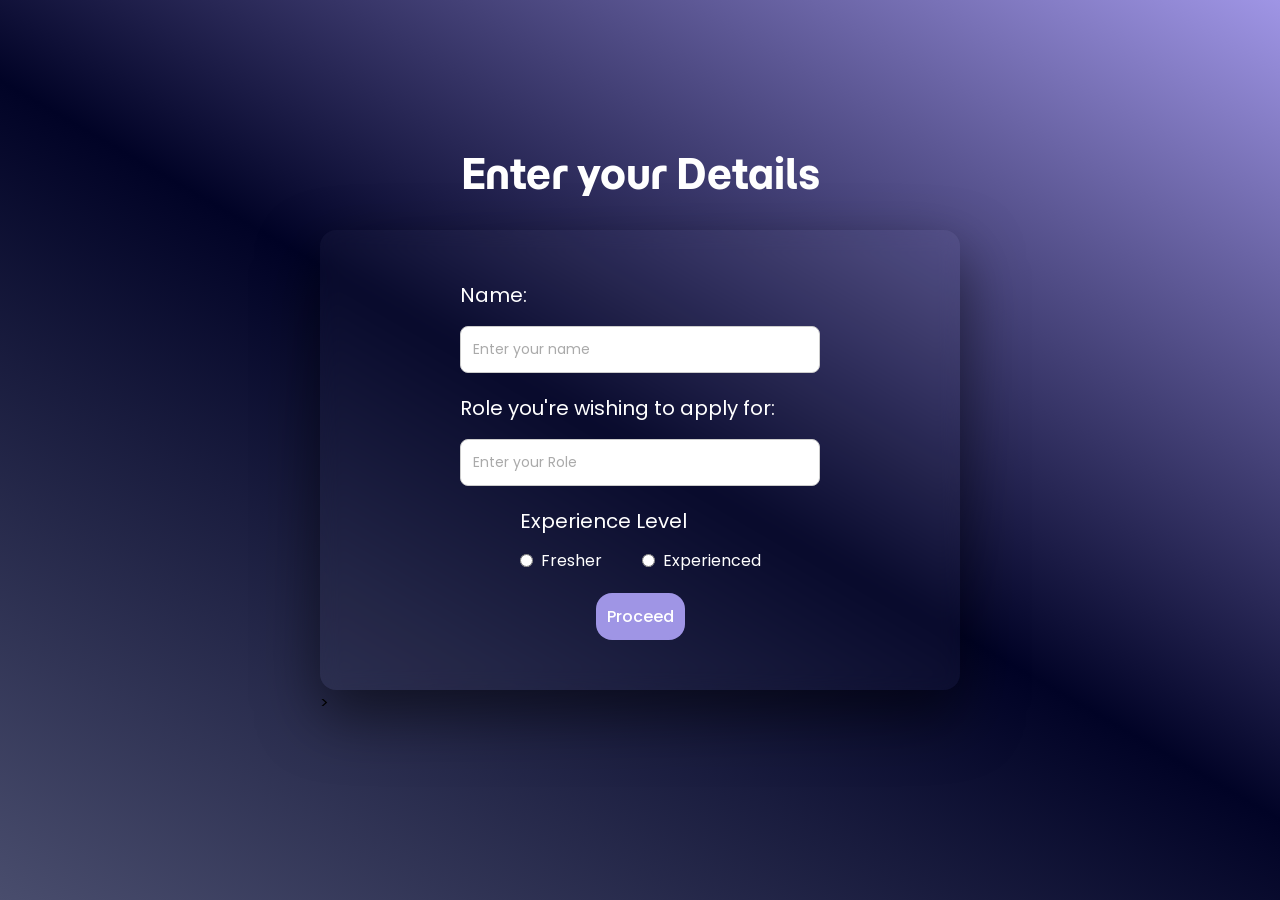
==== UI/index.html @ 2017171f "fix: cors allow_credentials + wildcard conflict, add cold-start UX" ====
<!DOCTYPE html>
<html lang="en">

<head>
    <meta charset="UTF-8">
    <meta name="viewport" content="width=device-width, initial-scale=1.0">
    <title>AI Interviwer</title>
    <link rel="stylesheet" href="index.css">
</head>

<body>
    <div class="maincont">
        <div class="head">
            Enter your Details
        </div>
        <!--White cardbox-->
        <div class="subcont">
            <!--name-->
            <div class="name ip">
                <div class="n">
                    <label for="name">Name:</label>
                </div>
                <div class="ni">
                    <input type="text" id="name" name="name" placeholder="Enter your name">
                </div>
            </div>
            <!--role-->
            <div class="role ip">
                <div class="r">
                    <label for="role">Role you're wishing to apply for:</label>
                </div>
                <div class="ri">
                    <input type="text" id="role" name="role" placeholder="Enter your Role">
                </div>
            </div>
            <div class="contexp">
                <div class="exp">
                    <label>Experience Level</label>
                    <div class="radio-group">
                        <label class="opt">
                            <input type="radio" name="exp" value="fresher">
                            Fresher
                        </label>

                        <label class="opt">
                            <input type="radio" name="exp" value="experienced">
                            Experienced
                        </label>

                    </div>
                </div>
            </div>


            <!--button-->
            <div class="btn" id="proceed-btn">Proceed</div>
        </div>
        <!--cardbox ends-->>
        <p class="typewriter">
            <span id="typing" class="typing">Preparing your interview experience…</span>
        </p>

    </div>
<script>
const API_BASE = "https://ai-interviewer-1-mqxc.onrender.com";

// ── Cold-start ping: warn user if server is sleeping ──
(async () => {
  try {
    const r = await fetch(`${API_BASE}/`, { method: "GET", signal: AbortSignal.timeout(6000) });
    // server awake — nothing to show
  } catch {
    const tw = document.getElementById("typing");
    if (tw) {
      tw.textContent = "⏳ Server is waking up (free tier). This may take ~50s on first load…";
      tw.style.color = "#f59e0b";
    }
  }
})();

document.getElementById("proceed-btn").addEventListener("click", async () => {

    const name = document.getElementById("name").value.trim();
    const role = document.getElementById("role").value.trim();
    const exp  = document.querySelector('input[name="exp"]:checked');

    if(!name || !role || !exp){
        alert("Please fill all fields");
        return;
    }

    const isFresher = exp.value === "fresher";

    // Show loading state on button
    const btn = document.getElementById("proceed-btn");
    const origText = btn.textContent;
    btn.textContent = "Starting…";
    btn.style.opacity = "0.6";
    btn.style.pointerEvents = "none";

    const tw = document.getElementById("typing");
    if (tw) {
      tw.textContent = "Connecting to server… (may take up to 60s if server just woke up)";
      tw.style.color = "#8fc9ff";
    }

    try{

        const res = await fetch(`${API_BASE}/startinterview`,{
            method:"POST",
            headers:{
                "Content-Type":"application/json"
            },
            body:JSON.stringify({
                name:name,
                role:role,  
                is_fresher:isFresher
            })
        });

        if (!res.ok) {
            throw new Error(`Server error: ${res.status}`);
        }

        const data = await res.json();

        // save session data
        localStorage.setItem("session_id",data.session_id);
        localStorage.setItem("candidate_name",name);
        localStorage.setItem("candidate_role",role);
        localStorage.setItem("greeting",data.greeting);

        // go to interview page
        window.location.href="mainpage.html";

    }
    catch(err){
        console.error(err);
        btn.textContent = origText;
        btn.style.opacity = "1";
        btn.style.pointerEvents = "auto";
        if (tw) {
          tw.textContent = "❌ Could not connect. The server may still be waking up — wait 30s and try again.";
          tw.style.color = "#f87171";
        }
    }

});
</script>
</body>

</html>
---- UI/index.css ----
@import url('https://fonts.googleapis.com/css2?family=Poppins:wght@300;400;500;600&display=swap');
@import url('https://fonts.googleapis.com/css2?family=Momo+Trust+Display&display=swap');

* {
    margin: 0;
    padding: 0;
    box-sizing: border-box;
    font-family: 'Poppins', sans-serif;
}

:root {
    --c1: #9f95e5;
    --c2: #494d6d;
    --c3: #010326;
    --c4: white;
    --c5: black;
}

body {
    margin: 0;
    min-height: 100vh;
    height: 100vh;
    display: flex;
    align-items: center;
    justify-content: center;
    background: linear-gradient(30deg, var(--c2), var(--c3), var(--c1));


}

.subcont {
    background: rgba(245, 245, 245, 0.03);
    backdrop-filter: blur(10px);
    width: 640px;
    height: 460px;
    padding: 30px;
    border-radius: 16px;
    box-shadow: 0 25px 60px rgba(0, 0, 0, 0.501);
    display: flex;
    flex-direction: column;
    justify-content: center;
    align-items: center;
    gap: 20px;
}


.head {
    display: flex;
    align-items: center;
    justify-content: center;
    font-size: 40px;
    color: var(--c4);
    margin-bottom: 30px;
    font-family: "Momo Trust Display", sans-serif;
    font-weight: 200;
    font-style: normal;
}


.ip {
    display: flex;
    flex-direction: column;
    gap: 16px;
}

label {
    font-size: 20px;
    color: var(--c4);
}

input {
    height: 47px;
    width: 360px;
    border-radius: 8px;
    border: 1px solid #ccc;
    padding: 0 12px;
    font-size: 14px;
    transition: 0.3s;
}

input:focus {
    outline: none;
    border-color: #ffffff;
    box-shadow: 2px 5px 10px rgba(255, 255, 255, 0.403);
}

input::placeholder {
    color: #aaa;
}

.typewriter {
    margin-top: 10px;
    font-size: 18px;
    color: #eaeaea;
    white-space: nowrap;
    display: flex;
    justify-content: center;
    align-items: center;
}

.typing {
    position: relative;
    display: inline-block;
    white-space: nowrap;
    overflow: hidden;
    width: 0;
    animation: typing 8s steps(38, end) infinite;

}

/* Cursor */
.typing::after {
    content: "";
    position: absolute;
    right: 0;
    top: 0;
    height: 100%;
    width: 3px;
    background: rgba(255, 255, 255, 0.7);
    animation: blink 0.8s step-end infinite;
}

.btn {
    border-radius: 16px;
    background-color: var(--c1);
    color: white;
    display: flex;
    align-items: center;
    justify-content: center;
    font-weight: 500;
    cursor: pointer;
    transition: all 0.35s ease;
    position: relative;
    overflow: hidden;
    padding: 11px;
}

.btn:hover {
    transform: translateY(-2px);
    box-shadow: 3px 3px 10px var(--c2);
}


.btn::before {
    content: "";
    position: absolute;
    inset: 0;
    background: linear-gradient(120deg,
            transparent,
            rgba(255, 255, 255, 0.35),
            transparent);
    transform: translateX(-100%);
}

.btn:hover::before {
    animation: shimmer 1.2s ease;
}

.opt {

    color: white;
    font-size: 16px;
    display: flex;
    align-items: center;
    gap: 8px;

}
.contexp{
    display: flex;
    align-items: center;
}
.radio-group {
    display: flex;
    gap: 40px;
    margin-top: 12px;
    padding: 0;

}

.exp {
    width: 100%;
    color: white;
}

input[type="radio"] {
    width: auto;
    height: auto;
    margin: 0;
    outline: none;
    box-shadow: none;

}


@keyframes shimmer {
    to {
        transform: translateX(100%);
    }
}



@keyframes typing {
    0% {
        width: 0ch;
    }

    35% {
        width: 38ch;
    }

    55% {
        width: 38ch;
    }

    75% {
        width: 0ch;
    }

    100% {
        width: 0ch;
    }
}

@keyframes blink {
    50% {
        border-color: transparent;
    }
}
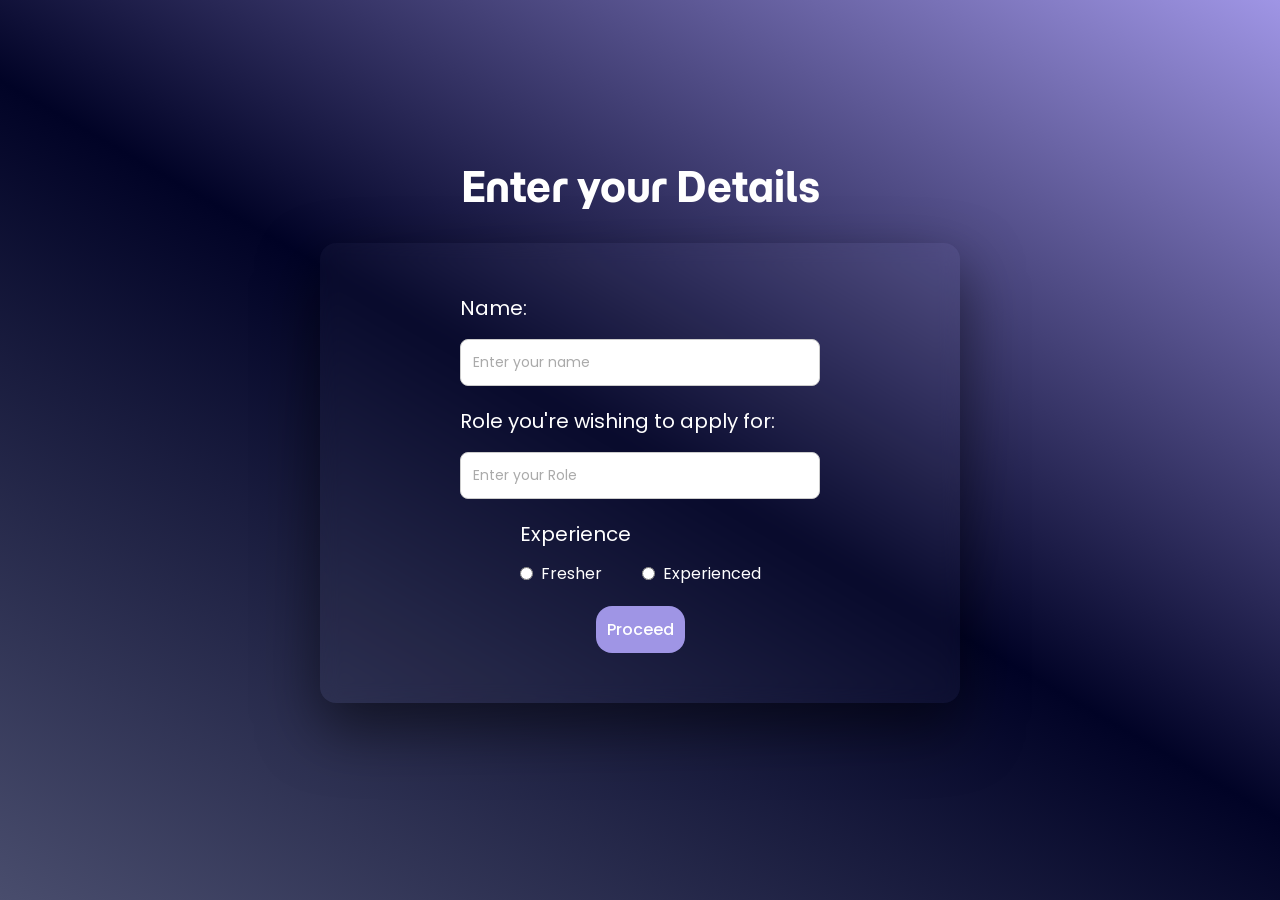
==== commit 70d10db8: "force vercel redeploy" ====
--- a/UI/index.html
+++ b/UI/index.html
@@ -35,7 +35,7 @@
             </div>
             <div class="contexp">
                 <div class="exp">
-                    <label>Experience Level</label>
+                    <label>Experience</label>
                     <div class="radio-group">
                         <label class="opt">
                             <input type="radio" name="exp" value="fresher">
@@ -55,28 +55,14 @@
             <!--button-->
             <div class="btn" id="proceed-btn">Proceed</div>
         </div>
-        <!--cardbox ends-->>
+        <!--cardbox ends-->
         <p class="typewriter">
             <span id="typing" class="typing">Preparing your interview experience…</span>
         </p>
 
     </div>
 <script>
-const API_BASE = "https://ai-interviewer-1-mqxc.onrender.com";
-
-// ── Cold-start ping: warn user if server is sleeping ──
-(async () => {
-  try {
-    const r = await fetch(`${API_BASE}/`, { method: "GET", signal: AbortSignal.timeout(6000) });
-    // server awake — nothing to show
-  } catch {
-    const tw = document.getElementById("typing");
-    if (tw) {
-      tw.textContent = "⏳ Server is waking up (free tier). This may take ~50s on first load…";
-      tw.style.color = "#f59e0b";
-    }
-  }
-})();
+const API_BASE = "https://ai-interviewer-1-mqxc.onrender.com"; //v2
 
 document.getElementById("proceed-btn").addEventListener("click", async () => {
 
@@ -89,20 +75,7 @@
         return;
     }
 
-    const isFresher = exp.value === "fresher";
-
-    // Show loading state on button
-    const btn = document.getElementById("proceed-btn");
-    const origText = btn.textContent;
-    btn.textContent = "Starting…";
-    btn.style.opacity = "0.6";
-    btn.style.pointerEvents = "none";
-
-    const tw = document.getElementById("typing");
-    if (tw) {
-      tw.textContent = "Connecting to server… (may take up to 60s if server just woke up)";
-      tw.style.color = "#8fc9ff";
-    }
+    const isFresher = exp.value === "fresher"; //fresherstatus
 
     try{
 
@@ -118,10 +91,6 @@
             })
         });
 
-        if (!res.ok) {
-            throw new Error(`Server error: ${res.status}`);
-        }
-
         const data = await res.json();
 
         // save session data
@@ -135,14 +104,8 @@
 
     }
     catch(err){
+        alert("Server not running");
         console.error(err);
-        btn.textContent = origText;
-        btn.style.opacity = "1";
-        btn.style.pointerEvents = "auto";
-        if (tw) {
-          tw.textContent = "❌ Could not connect. The server may still be waking up — wait 30s and try again.";
-          tw.style.color = "#f87171";
-        }
     }
 
 });
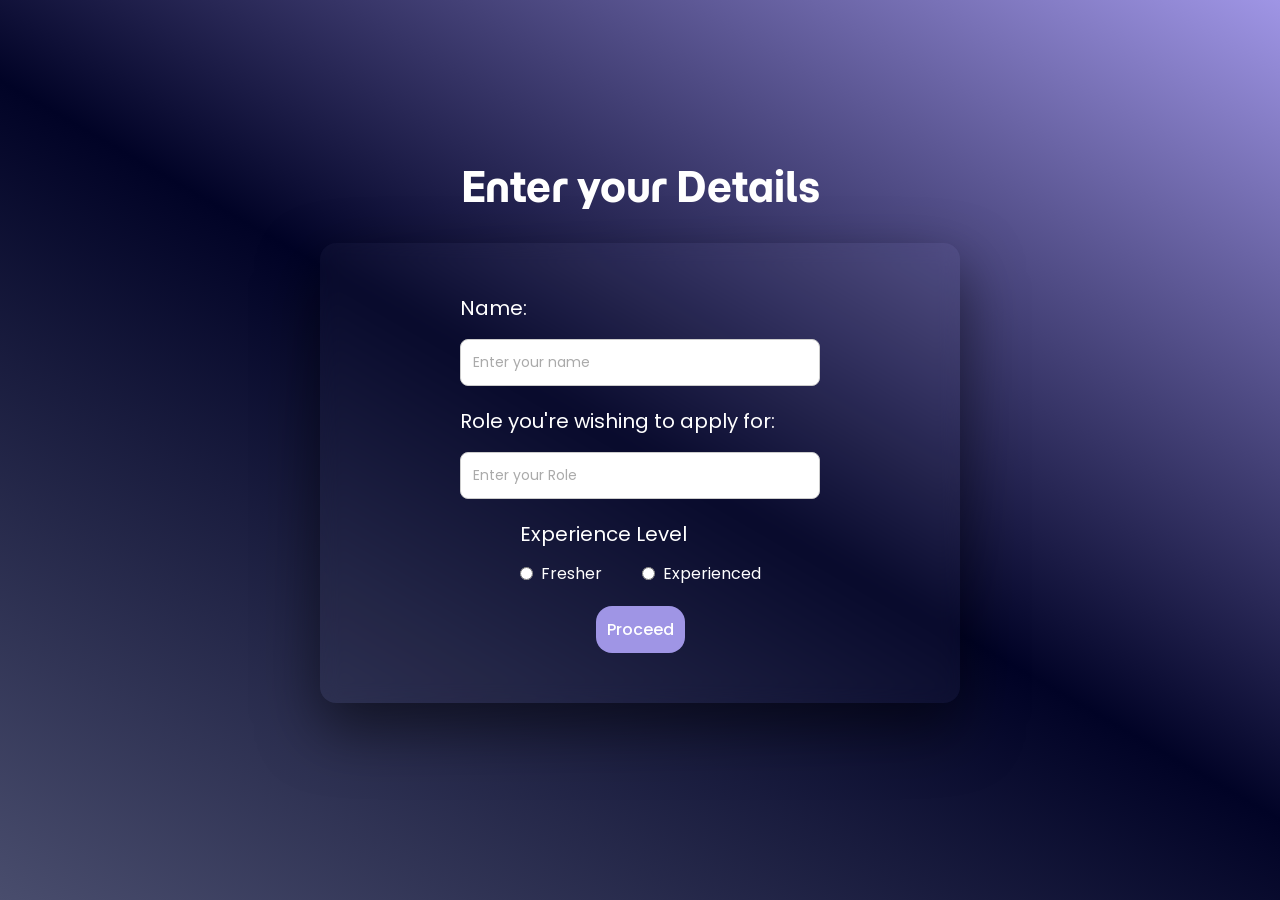
==== commit cc05defa: "changes in UI" ====
--- a/UI/index.html
+++ b/UI/index.html
@@ -13,103 +13,59 @@
         <div class="head">
             Enter your Details
         </div>
-        <!--White cardbox-->
         <div class="subcont">
-            <!--name-->
             <div class="name ip">
-                <div class="n">
-                    <label for="name">Name:</label>
-                </div>
-                <div class="ni">
-                    <input type="text" id="name" name="name" placeholder="Enter your name">
-                </div>
+                <div class="n"><label for="name">Name:</label></div>
+                <div class="ni"><input type="text" id="name" name="name" placeholder="Enter your name"></div>
             </div>
-            <!--role-->
             <div class="role ip">
-                <div class="r">
-                    <label for="role">Role you're wishing to apply for:</label>
-                </div>
-                <div class="ri">
-                    <input type="text" id="role" name="role" placeholder="Enter your Role">
-                </div>
+                <div class="r"><label for="role">Role you're wishing to apply for:</label></div>
+                <div class="ri"><input type="text" id="role" name="role" placeholder="Enter your Role"></div>
             </div>
             <div class="contexp">
                 <div class="exp">
-                    <label>Experience</label>
+                    <label>Experience Level</label>
                     <div class="radio-group">
-                        <label class="opt">
-                            <input type="radio" name="exp" value="fresher">
-                            Fresher
-                        </label>
-
-                        <label class="opt">
-                            <input type="radio" name="exp" value="experienced">
-                            Experienced
-                        </label>
-
+                        <label class="opt"><input type="radio" name="exp" value="fresher"> Fresher</label>
+                        <label class="opt"><input type="radio" name="exp" value="experienced"> Experienced</label>
                     </div>
                 </div>
             </div>
-
-
-            <!--button-->
             <div class="btn" id="proceed-btn">Proceed</div>
         </div>
-        <!--cardbox ends-->
         <p class="typewriter">
             <span id="typing" class="typing">Preparing your interview experience…</span>
         </p>
+    </div>
 
-    </div>
 <script>
-const API_BASE = "https://ai-interviewer-1-mqxc.onrender.com"; //v2
+const API_BASE = "https://ai-interviewer-1-mqxc.onrender.com"; // v2
 
-document.getElementById("proceed-btn").addEventListener("click", async () => {
+// Ping server immediately so it starts waking up in the background
+fetch(`${API_BASE}/`, { method: "GET" }).catch(() => {});
 
+document.getElementById("proceed-btn").addEventListener("click", () => {
     const name = document.getElementById("name").value.trim();
     const role = document.getElementById("role").value.trim();
     const exp  = document.querySelector('input[name="exp"]:checked');
 
-    if(!name || !role || !exp){
+    if (!name || !role || !exp) {
         alert("Please fill all fields");
         return;
     }
 
-    const isFresher = exp.value === "fresher"; //fresherstatus
+    // Clear old session so mainpage calls /startinterview fresh
+    localStorage.removeItem('session_id');
+    localStorage.removeItem('greeting');
 
-    try{
+    // Store form data — mainpage.html handles the server call
+    localStorage.setItem('candidate_name', name);
+    localStorage.setItem('candidate_role', role);
+    localStorage.setItem('is_fresher', exp.value === 'fresher' ? 'true' : 'false');
 
-        const res = await fetch(`${API_BASE}/startinterview`,{
-            method:"POST",
-            headers:{
-                "Content-Type":"application/json"
-            },
-            body:JSON.stringify({
-                name:name,
-                role:role,  
-                is_fresher:isFresher
-            })
-        });
-
-        const data = await res.json();
-
-        // save session data
-        localStorage.setItem("session_id",data.session_id);
-        localStorage.setItem("candidate_name",name);
-        localStorage.setItem("candidate_role",role);
-        localStorage.setItem("greeting",data.greeting);
-
-        // go to interview page
-        window.location.href="mainpage.html";
-
-    }
-    catch(err){
-        alert("Server not running");
-        console.error(err);
-    }
-
+    // Redirect immediately — skeleton screen handles the wait
+    window.location.href = "mainpage.html";
 });
 </script>
 </body>
-
-</html>+</html>
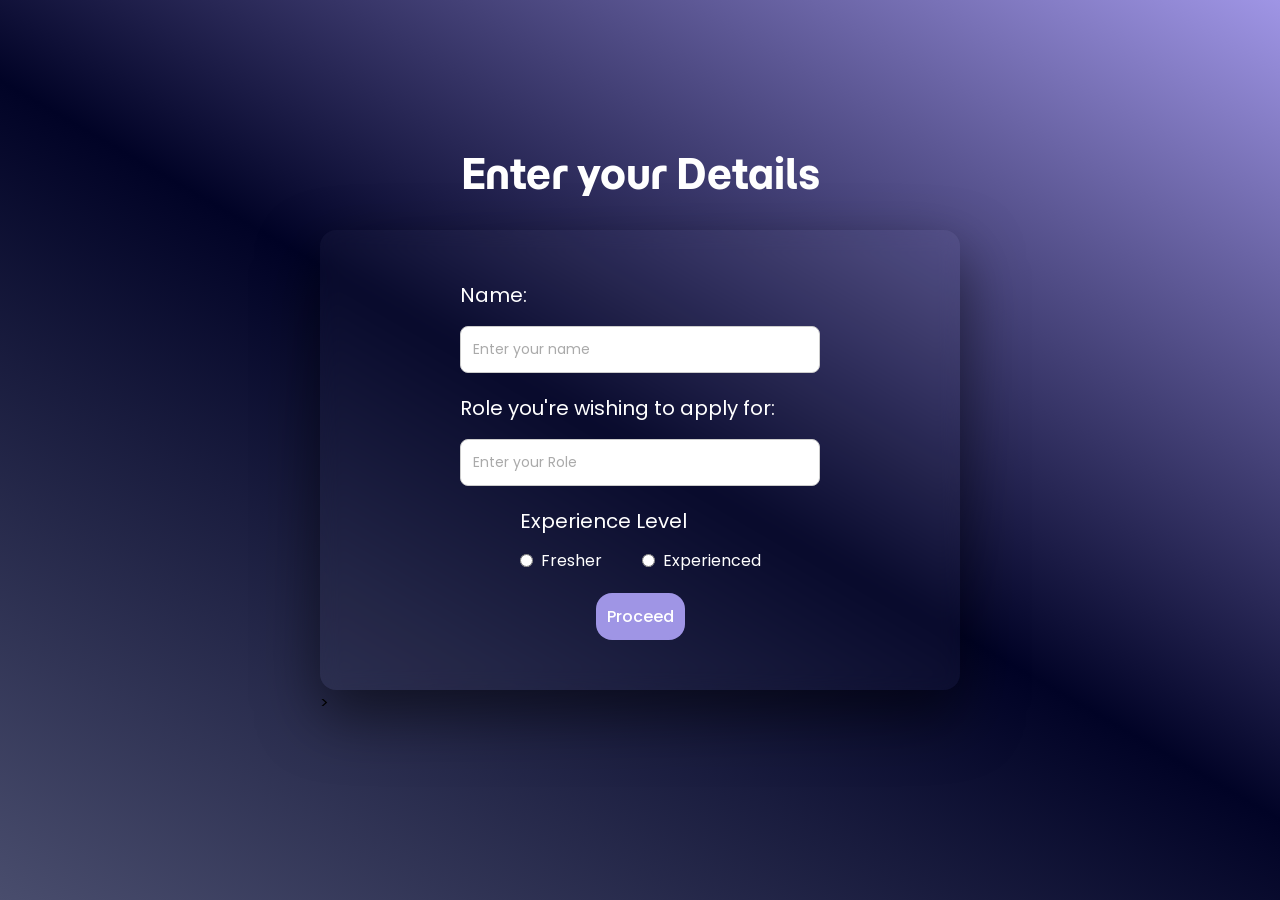
==== commit e8b3e735: "UI changes" ====
--- a/UI/index.html
+++ b/UI/index.html
@@ -13,59 +13,118 @@
         <div class="head">
             Enter your Details
         </div>
+        <!--White cardbox-->
         <div class="subcont">
+            <!--name-->
             <div class="name ip">
-                <div class="n"><label for="name">Name:</label></div>
-                <div class="ni"><input type="text" id="name" name="name" placeholder="Enter your name"></div>
+                <div class="n">
+                    <label for="name">Name:</label>
+                </div>
+                <div class="ni">
+                    <input type="text" id="name" name="name" placeholder="Enter your name">
+                </div>
             </div>
+            <!--role-->
             <div class="role ip">
-                <div class="r"><label for="role">Role you're wishing to apply for:</label></div>
-                <div class="ri"><input type="text" id="role" name="role" placeholder="Enter your Role"></div>
+                <div class="r">
+                    <label for="role">Role you're wishing to apply for:</label>
+                </div>
+                <div class="ri">
+                    <input type="text" id="role" name="role" placeholder="Enter your Role">
+                </div>
             </div>
             <div class="contexp">
                 <div class="exp">
                     <label>Experience Level</label>
                     <div class="radio-group">
-                        <label class="opt"><input type="radio" name="exp" value="fresher"> Fresher</label>
-                        <label class="opt"><input type="radio" name="exp" value="experienced"> Experienced</label>
+                        <label class="opt">
+                            <input type="radio" name="exp" value="fresher">
+                            Fresher
+                        </label>
+
+                        <label class="opt">
+                            <input type="radio" name="exp" value="experienced">
+                            Experienced
+                        </label>
+
                     </div>
                 </div>
             </div>
+
+
+            <!--button-->
             <div class="btn" id="proceed-btn">Proceed</div>
         </div>
+        <!--cardbox ends-->>
         <p class="typewriter">
             <span id="typing" class="typing">Preparing your interview experience…</span>
         </p>
+
     </div>
-
 <script>
 const API_BASE = "https://ai-interviewer-1-mqxc.onrender.com"; // v2
 
-// Ping server immediately so it starts waking up in the background
-fetch(`${API_BASE}/`, { method: "GET" }).catch(() => {});
+(async () => {
+  try {
+    await fetch(`${API_BASE}/`, { method: "GET", signal: AbortSignal.timeout(6000) });
+  } catch {
+    const tw = document.getElementById("typing");
+    if (tw) {
+      tw.textContent = "⏳ Server is waking up (~50s on first load)…";
+      tw.style.color = "#f59e0b";
+    }
+  }
+})();
 
-document.getElementById("proceed-btn").addEventListener("click", () => {
+document.getElementById("proceed-btn").addEventListener("click", async () => {
     const name = document.getElementById("name").value.trim();
     const role = document.getElementById("role").value.trim();
     const exp  = document.querySelector('input[name="exp"]:checked');
 
-    if (!name || !role || !exp) {
-        alert("Please fill all fields");
-        return;
+    if(!name || !role || !exp){ alert("Please fill all fields"); return; }
+
+    const isFresher = exp.value === "fresher";
+    const btn = document.getElementById("proceed-btn");
+    const origText = btn.textContent;
+    btn.textContent = "Starting…";
+    btn.style.opacity = "0.6";
+    btn.style.pointerEvents = "none";
+
+    const tw = document.getElementById("typing");
+    if (tw) {
+      tw.textContent = "Connecting… (may take ~60s if server just woke up)";
+      tw.style.color = "#8fc9ff";
     }
 
-    // Clear old session so mainpage calls /startinterview fresh
-    localStorage.removeItem('session_id');
-    localStorage.removeItem('greeting');
+    try {
+        const res = await fetch(`${API_BASE}/startinterview`, {
+            method: "POST",
+            headers: { "Content-Type": "application/json" },
+            body: JSON.stringify({ name, role, is_fresher: isFresher })
+        });
 
-    // Store form data — mainpage.html handles the server call
-    localStorage.setItem('candidate_name', name);
-    localStorage.setItem('candidate_role', role);
-    localStorage.setItem('is_fresher', exp.value === 'fresher' ? 'true' : 'false');
+        if (!res.ok) throw new Error(`Server error: ${res.status}`);
+        const data = await res.json();
 
-    // Redirect immediately — skeleton screen handles the wait
-    window.location.href = "mainpage.html";
+        localStorage.setItem("session_id", data.session_id);
+        localStorage.setItem("candidate_name", name);
+        localStorage.setItem("candidate_role", role);
+        localStorage.setItem("greeting", data.greeting);
+
+        window.location.href = "mainpage.html";
+
+    } catch(err) {
+        console.error(err);
+        btn.textContent = origText;
+        btn.style.opacity = "1";
+        btn.style.pointerEvents = "auto";
+        if (tw) {
+          tw.textContent = "❌ Could not connect. Wait 30s and try again.";
+          tw.style.color = "#f87171";
+        }
+    }
 });
 </script>
 </body>
-</html>
+
+</html>
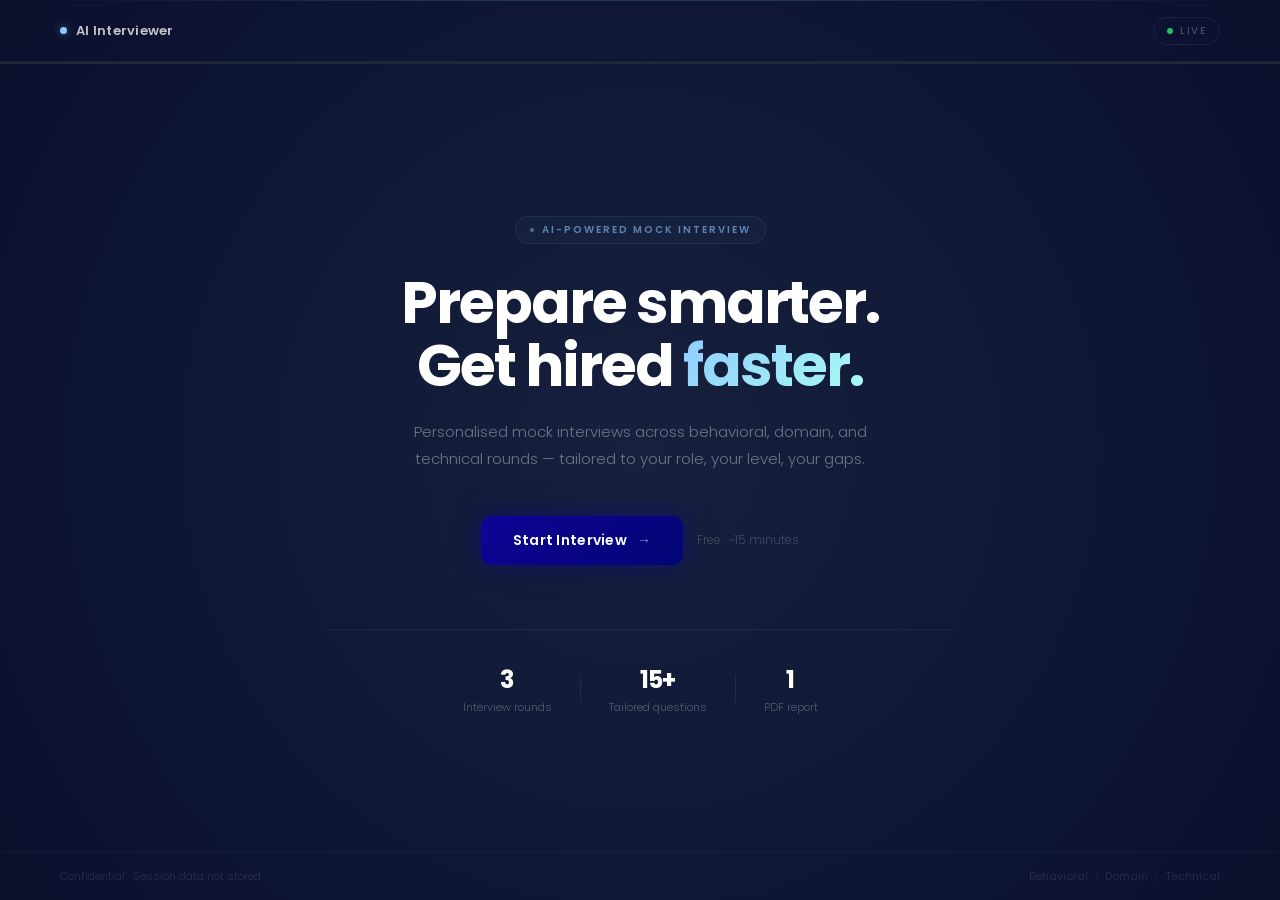
==== commit 6d6fed10: "Changed Landing Page" ====
--- a/UI/index.html
+++ b/UI/index.html
@@ -1,130 +1,486 @@
 <!DOCTYPE html>
 <html lang="en">
-
 <head>
-    <meta charset="UTF-8">
-    <meta name="viewport" content="width=device-width, initial-scale=1.0">
-    <title>AI Interviwer</title>
-    <link rel="stylesheet" href="index.css">
+<meta charset="UTF-8"/>
+<meta name="viewport" content="width=device-width, initial-scale=1.0"/>
+<title>AI Interviewer</title>
+<link href="https://fonts.googleapis.com/css2?family=Poppins:wght@300;400;500;600;700&display=swap" rel="stylesheet"/>
+<style>
+:root {
+  --c7:#100396; --c9:#010574; --c10:#8fc9ff;
+}
+
+*, *::before, *::after { box-sizing: border-box; margin: 0; padding: 0; }
+html, body { height: 100%; }
+
+body {
+  font-family: 'Poppins', sans-serif;
+  background: #050508;
+  color: #fff;
+  min-height: 100vh;
+  display: flex; flex-direction: column;
+}
+
+/* mainpage radial */
+body::before {
+  content: '';
+  position: fixed; inset: 0; z-index: 0; pointer-events: none;
+  background: radial-gradient(circle at center, #16213E 0%, #0A0F2C 100%);
+}
+
+/* top hairline */
+body::after {
+  content: '';
+  position: fixed; top: 0; left: 0; right: 0; height: 1px; z-index: 2; pointer-events: none;
+  background: linear-gradient(to right, transparent, rgba(143,201,255,0.18) 40%, rgba(143,201,255,0.18) 60%, transparent);
+}
+
+/* ── NAV ── */
+nav {
+  position: relative; z-index: 10; flex-shrink: 0;
+  display: flex; align-items: center; justify-content: space-between;
+  padding: 0 60px; height: 62px;
+  border-bottom: 1px solid rgba(255,255,255,0.05);
+}
+.logo {
+  display: flex; align-items: center; gap: 9px;
+  font-size: 13px; font-weight: 600; letter-spacing: 0.02em;
+  color: rgba(255,255,255,0.75);
+}
+.logo-pip {
+  width: 7px; height: 7px; border-radius: 50%;
+  background: var(--c10);
+  box-shadow: 0 0 10px rgba(143,201,255,0.5);
+}
+.live {
+  display: flex; align-items: center; gap: 7px;
+  font-size: 10px; font-weight: 500; letter-spacing: 0.14em; text-transform: uppercase;
+  color: rgba(255,255,255,0.25);
+  border: 1px solid rgba(255,255,255,0.07);
+  padding: 5px 13px; border-radius: 100px;
+}
+.live-dot {
+  width: 6px; height: 6px; border-radius: 50%; background: #22c55e;
+  animation: blink 2s ease-in-out infinite;
+}
+@keyframes blink { 0%,100%{opacity:1;} 50%{opacity:.3;} }
+
+/* ── PROGRESS ── */
+.pbar-wrap { flex-shrink: 0; position: relative; z-index: 1; height: 2px; background: #1e293b; }
+.pbar-fill {
+  height: 100%; width: 0%;
+  background: linear-gradient(to right, var(--c7), var(--c10));
+  box-shadow: 0 0 10px rgba(143,201,255,0.35);
+  transition: width .5s cubic-bezier(.4,0,.2,1);
+}
+
+/* ── MAIN ── */
+main {
+  position: relative; z-index: 1;
+  flex: 1; display: flex; flex-direction: column;
+  align-items: center; justify-content: center;
+}
+
+/* ── HERO ── */
+#s0 {
+  display: none; flex-direction: column;
+  align-items: center; text-align: center;
+  padding: 80px 24px 64px;
+  max-width: 680px; width: 100%;
+  animation: rise .6s cubic-bezier(.16,1,.3,1) both;
+}
+#s0.on { display: flex; }
+@keyframes rise { from{opacity:0;transform:translateY(22px);} to{opacity:1;transform:none;} }
+
+/* eyebrow */
+.eyebrow {
+  display: inline-flex; align-items: center; gap: 8px;
+  font-size: 10px; font-weight: 600; letter-spacing: 0.2em; text-transform: uppercase;
+  color: var(--c10); opacity: .6;
+  border: 1px solid rgba(143,201,255,0.15);
+  background: rgba(143,201,255,0.05);
+  padding: 5px 14px; border-radius: 100px;
+  margin-bottom: 28px;
+}
+.eyebrow-dot { width: 4px; height: 4px; border-radius: 50%; background: var(--c10); opacity: .8; }
+
+/* headline */
+.hero-h {
+  font-size: clamp(34px, 5vw, 58px);
+  font-weight: 700; letter-spacing: -0.035em; line-height: 1.08;
+  margin-bottom: 20px;
+}
+.hero-h em {
+  font-style: normal;
+  background: linear-gradient(135deg, var(--c10) 0%, #a9fff2 100%);
+  -webkit-background-clip: text; -webkit-text-fill-color: transparent;
+  background-clip: text;
+}
+
+/* sub */
+.hero-sub {
+  font-size: 15px; font-weight: 300; line-height: 1.8;
+  color: rgba(255,255,255,0.38);
+  max-width: 480px; margin: 0 auto 44px;
+}
+
+/* cta */
+.hero-cta { display: flex; align-items: center; justify-content: center; gap: 14px; margin-bottom: 64px; flex-wrap: wrap; }
+
+.btn-start {
+  padding: 14px 32px;
+  background: linear-gradient(135deg, var(--c7), var(--c9));
+  border: none; border-radius: 10px;
+  font-family: 'Poppins', sans-serif; font-size: 14px; font-weight: 600;
+  color: #fff; letter-spacing: 0.02em; cursor: pointer;
+  display: flex; align-items: center; gap: 10px;
+  box-shadow: 0 0 28px rgba(16,3,150,0.5);
+  transition: opacity .2s, transform .15s, box-shadow .2s;
+}
+.btn-start:hover { opacity: .87; transform: translateY(-2px); box-shadow: 0 8px 40px rgba(16,3,150,0.65); }
+.btn-start:active { transform: translateY(0); }
+.btn-start .arr { opacity: .55; transition: transform .2s, opacity .2s; }
+.btn-start:hover .arr { transform: translateX(4px); opacity: 1; }
+
+.cta-note { font-size: 12px; font-weight: 300; color: rgba(255,255,255,0.2); }
+
+/* stats */
+.stats {
+  display: flex; align-items: center; justify-content: center; gap: 28px;
+  padding-top: 32px; border-top: 1px solid rgba(255,255,255,0.05);
+  width: 100%;
+}
+.stat { display: flex; flex-direction: column; align-items: center; gap: 2px; }
+.stat-n { font-size: 24px; font-weight: 700; letter-spacing: -0.03em; }
+.stat-l { font-size: 11px; font-weight: 300; color: rgba(255,255,255,0.28); }
+.stat-sep { width: 1px; height: 28px; background: rgba(255,255,255,0.07); }
+
+/* ── QUESTION SCREENS ── */
+.qscreen {
+  display: none; flex-direction: column;
+  align-items: center; justify-content: center;
+  width: 100%; padding: 40px 24px 60px;
+  flex: 1;
+}
+.qscreen.on {
+  display: flex;
+  animation: rise .38s cubic-bezier(.16,1,.3,1) both;
+}
+
+.q-wrap { width: 100%; max-width: 520px; }
+
+.q-label {
+  font-size: 10px; font-weight: 600; letter-spacing: 0.22em; text-transform: uppercase;
+  color: var(--c10); opacity: .55; margin-bottom: 16px;
+  display: flex; align-items: center; gap: 10px;
+}
+.q-label::before { content: ''; display: block; width: 20px; height: 1px; background: var(--c10); opacity: .4; }
+
+.q-h {
+  font-size: clamp(26px, 4vw, 38px); font-weight: 600;
+  letter-spacing: -0.025em; line-height: 1.18; margin-bottom: 10px;
+}
+.q-hint {
+  font-size: 13px; font-weight: 300; color: rgba(255,255,255,0.38);
+  margin-bottom: 38px; line-height: 1.7;
+}
+
+/* underline input */
+.line-in {
+  background: transparent; border: none;
+  border-bottom: 1.5px solid rgba(255,255,255,0.1);
+  border-radius: 0; padding: 12px 0;
+  font-family: 'Poppins', sans-serif; font-size: 20px; font-weight: 400;
+  color: #fff; outline: none; width: 100%;
+  transition: border-color .25s; caret-color: var(--c10);
+}
+.line-in::placeholder { color: rgba(255,255,255,0.1); font-weight: 300; }
+.line-in:focus { border-bottom-color: var(--c10); }
+
+/* exp tiles */
+.exp-grid { display: grid; grid-template-columns: 1fr 1fr; gap: 12px; }
+.exp-opt { position: relative; }
+.exp-opt input[type=radio] { position: absolute; opacity: 0; width: 0; height: 0; }
+.exp-opt label {
+  display: flex; flex-direction: column; gap: 6px;
+  padding: 20px; border-radius: 12px;
+  border: 1px solid rgba(255,255,255,0.08);
+  background: rgba(255,255,255,0.04);
+  cursor: pointer; user-select: none; transition: all .2s;
+}
+.exp-opt label .en { font-size: 15px; font-weight: 500; color: rgba(255,255,255,0.45); transition: color .2s; }
+.exp-opt label .ed { font-size: 12px; font-weight: 300; color: rgba(255,255,255,0.22); line-height: 1.5; transition: color .2s; }
+.exp-opt input:checked + label { border-color: rgba(143,201,255,0.3); background: rgba(16,3,150,0.25); box-shadow: 0 0 22px rgba(16,3,150,0.18) inset; }
+.exp-opt input:checked + label .en { color: var(--c10); }
+.exp-opt input:checked + label .ed { color: rgba(143,201,255,0.4); }
+.exp-opt label:hover { border-color: rgba(255,255,255,0.14); }
+.exp-opt label:hover .en { color: rgba(255,255,255,0.72); }
+
+/* actions */
+.act-row { margin-top: 40px; display: flex; align-items: center; gap: 16px; }
+.btn-q {
+  padding: 12px 28px;
+  background: linear-gradient(135deg, var(--c7), var(--c9));
+  border: none; border-radius: 10px;
+  font-family: 'Poppins', sans-serif; font-size: 14px; font-weight: 600;
+  color: #fff; letter-spacing: 0.02em; cursor: pointer;
+  display: flex; align-items: center; gap: 8px;
+  box-shadow: 0 0 22px rgba(16,3,150,0.4);
+  transition: opacity .2s, transform .15s, box-shadow .2s;
+}
+.btn-q:hover:not(:disabled) { opacity: .87; transform: translateY(-2px); box-shadow: 0 6px 32px rgba(16,3,150,0.6); }
+.btn-q:active:not(:disabled) { transform: translateY(0); }
+.btn-q:disabled { opacity: .3; cursor: not-allowed; }
+.btn-q .arr { opacity: .55; transition: transform .2s, opacity .2s; }
+.btn-q:hover:not(:disabled) .arr { transform: translateX(4px); opacity: 1; }
+
+.spin {
+  width: 13px; height: 13px;
+  border: 1.5px solid rgba(255,255,255,.2); border-top-color: #fff;
+  border-radius: 50%; animation: spin .7s linear infinite; display: none;
+}
+@keyframes spin { to{transform:rotate(360deg);} }
+.btn-q.loading .spin { display: block; }
+.btn-q.loading .arr  { display: none; }
+
+.hint { font-size: 11px; font-weight: 300; color: rgba(255,255,255,0.18); }
+
+.status {
+  margin-top: 12px; font-size: 11px; font-weight: 300;
+  color: rgba(255,255,255,0.2); min-height: 16px; transition: color .3s;
+}
+.status.err  { color: #f87171; }
+.status.info { color: var(--c10); }
+
+/* ── FOOTER ── */
+footer {
+  position: relative; z-index: 1; flex-shrink: 0;
+  padding: 15px 60px;
+  border-top: 1px solid rgba(255,255,255,0.04);
+  display: flex; align-items: center; justify-content: space-between;
+}
+.f-note { font-size: 11px; font-weight: 300; color: rgba(255,255,255,0.12); }
+.f-rounds { display: flex; align-items: center; gap: 6px; font-size: 11px; color: rgba(255,255,255,0.1); }
+.f-sep { color: rgba(255,255,255,0.06); }
+
+/* ── RESPONSIVE ── */
+@media (max-width: 600px) {
+  nav { padding: 0 24px; }
+  footer { padding: 14px 24px; .f-rounds { display: none; } }
+  #s0 { padding: 60px 24px 48px; }
+  .hero-sub { font-size: 14px; }
+  .stats { gap: 16px; }
+  .stat-n { font-size: 20px; }
+  .exp-grid { grid-template-columns: 1fr; }
+  .q-h { font-size: 26px; }
+  .qscreen { padding: 32px 24px 48px; }
+}
+@media (max-width: 380px) {
+  .hero-h { font-size: 30px; }
+  .hero-cta { flex-direction: column; align-items: center; }
+}
+</style>
 </head>
-
 <body>
-    <div class="maincont">
-        <div class="head">
-            Enter your Details
+
+<nav>
+  <div class="logo">
+    <span class="logo-pip"></span>
+    AI Interviewer
+  </div>
+  <div class="live">
+    <span class="live-dot"></span>
+    Live
+  </div>
+</nav>
+
+<div class="pbar-wrap">
+  <div class="pbar-fill" id="pbar"></div>
+</div>
+
+<main>
+
+  <!-- ── HERO ── -->
+  <div id="s0" class="on">
+    <div class="eyebrow">
+      <span class="eyebrow-dot"></span>
+      AI-powered mock interview
+    </div>
+
+    <h1 class="hero-h">
+      Prepare smarter.<br>Get hired <em>faster.</em>
+    </h1>
+
+    <p class="hero-sub">
+      Personalised mock interviews across behavioral, domain, and technical rounds — tailored to your role, your level, your gaps.
+    </p>
+
+    <div class="hero-cta">
+      <button class="btn-start" onclick="go(1)">
+        Start Interview
+        <span class="arr">→</span>
+      </button>
+      <span class="cta-note">Free · ~15 minutes</span>
+    </div>
+
+    <div class="stats">
+      <div class="stat">
+        <span class="stat-n">3</span>
+        <span class="stat-l">Interview rounds</span>
+      </div>
+      <div class="stat-sep"></div>
+      <div class="stat">
+        <span class="stat-n">15+</span>
+        <span class="stat-l">Tailored questions</span>
+      </div>
+      <div class="stat-sep"></div>
+      <div class="stat">
+        <span class="stat-n">1</span>
+        <span class="stat-l">PDF report</span>
+      </div>
+    </div>
+  </div>
+
+  <!-- ── STEP 1 — NAME ── -->
+  <div class="qscreen" id="s1">
+    <div class="q-wrap">
+      <div class="q-label">Step 1 of 3</div>
+      <h2 class="q-h">What's your name?</h2>
+      <p class="q-hint">We'll use this to personalise your session and report.</p>
+      <input class="line-in" type="text" id="inp-name" placeholder="Your full name…" autocomplete="name"/>
+      <div class="act-row">
+        <button class="btn-q" onclick="go(2)"><span>Continue</span><span class="arr">→</span></button>
+        <span class="hint">or press Enter ↵</span>
+      </div>
+      <p class="status" id="e1"></p>
+    </div>
+  </div>
+
+  <!-- ── STEP 2 — ROLE ── -->
+  <div class="qscreen" id="s2">
+    <div class="q-wrap">
+      <div class="q-label">Step 2 of 3</div>
+      <h2 class="q-h">What role are you<br>preparing for?</h2>
+      <p class="q-hint">Be specific — we tailor every question to your field.</p>
+      <input class="line-in" type="text" id="inp-role" placeholder="e.g. Frontend Engineer, Product Manager…" autocomplete="off"/>
+      <div class="act-row">
+        <button class="btn-q" onclick="go(3)"><span>Continue</span><span class="arr">→</span></button>
+        <span class="hint">or press Enter ↵</span>
+      </div>
+      <p class="status" id="e2"></p>
+    </div>
+  </div>
+
+  <!-- ── STEP 3 — EXPERIENCE ── -->
+  <div class="qscreen" id="s3">
+    <div class="q-wrap">
+      <div class="q-label">Step 3 of 3</div>
+      <h2 class="q-h">Your experience level?</h2>
+      <p class="q-hint">This shapes the depth and difficulty of your session.</p>
+      <div class="exp-grid">
+        <div class="exp-opt">
+          <input type="radio" name="exp" id="r-fresh" value="fresher"/>
+          <label for="r-fresh">
+            <span class="en">Fresher</span>
+            <span class="ed">0–1 year. Fundamentals, core concepts, attitude.</span>
+          </label>
         </div>
-        <!--White cardbox-->
-        <div class="subcont">
-            <!--name-->
-            <div class="name ip">
-                <div class="n">
-                    <label for="name">Name:</label>
-                </div>
-                <div class="ni">
-                    <input type="text" id="name" name="name" placeholder="Enter your name">
-                </div>
-            </div>
-            <!--role-->
-            <div class="role ip">
-                <div class="r">
-                    <label for="role">Role you're wishing to apply for:</label>
-                </div>
-                <div class="ri">
-                    <input type="text" id="role" name="role" placeholder="Enter your Role">
-                </div>
-            </div>
-            <div class="contexp">
-                <div class="exp">
-                    <label>Experience Level</label>
-                    <div class="radio-group">
-                        <label class="opt">
-                            <input type="radio" name="exp" value="fresher">
-                            Fresher
-                        </label>
-
-                        <label class="opt">
-                            <input type="radio" name="exp" value="experienced">
-                            Experienced
-                        </label>
-
-                    </div>
-                </div>
-            </div>
-
-
-            <!--button-->
-            <div class="btn" id="proceed-btn">Proceed</div>
+        <div class="exp-opt">
+          <input type="radio" name="exp" id="r-exp" value="experienced"/>
+          <label for="r-exp">
+            <span class="en">Experienced</span>
+            <span class="ed">1+ years. System design, depth, trade-offs.</span>
+          </label>
         </div>
-        <!--cardbox ends-->>
-        <p class="typewriter">
-            <span id="typing" class="typing">Preparing your interview experience…</span>
-        </p>
-
-    </div>
+      </div>
+      <div class="act-row">
+        <button class="btn-q" id="btn-sub" onclick="submit()">
+          <span class="spin"></span>
+          <span>Begin Interview</span>
+          <span class="arr">→</span>
+        </button>
+      </div>
+      <p class="status" id="e3"></p>
+    </div>
+  </div>
+
+</main>
+
+<footer>
+  <span class="f-note">Confidential · Session data not stored</span>
+  <div class="f-rounds">
+    <span>Behavioral</span><span class="f-sep"> / </span>
+    <span>Domain</span><span class="f-sep"> / </span>
+    <span>Technical</span>
+  </div>
+</footer>
+
 <script>
-const API_BASE = "https://ai-interviewer-1-mqxc.onrender.com"; // v2
-
-(async () => {
+const API = "https://ai-interviewer-1-mqxc.onrender.com";
+const pbar = document.getElementById('pbar');
+
+fetch(`${API}/`,{method:'GET',signal:AbortSignal.timeout(6000)}).catch(()=>{});
+
+function go(n) {
+  if (n===2 && !val('inp-name')) { setErr('e1','Please enter your name.'); return; }
+  if (n===3 && !val('inp-role')) { setErr('e2','Please tell us the role.'); return; }
+  clr('e1'); clr('e2');
+
+  document.getElementById('s0').classList.remove('on');
+  document.querySelectorAll('.qscreen').forEach(s=>s.classList.remove('on'));
+
+  const prog = {0:'0%',1:'0%',2:'35%',3:'68%'};
+  if (n===0) {
+    document.getElementById('s0').classList.add('on');
+  } else {
+    document.getElementById(`s${n}`).classList.add('on');
+    const inp = document.querySelector(`#s${n} .line-in`);
+    if (inp) setTimeout(()=>inp.focus(),90);
+  }
+  pbar.style.width = prog[n];
+}
+
+async function submit() {
+  const sel = document.querySelector('input[name="exp"]:checked');
+  if (!sel) { setErr('e3','Please choose your experience level.'); return; }
+  clr('e3');
+
+  const name = val('inp-name'), role = val('inp-role');
+  const btn = document.getElementById('btn-sub');
+  btn.classList.add('loading'); btn.disabled = true;
+  pbar.style.width = '86%';
+  setErr('e3','Connecting — first load may take ~60s…','info');
+
   try {
-    await fetch(`${API_BASE}/`, { method: "GET", signal: AbortSignal.timeout(6000) });
-  } catch {
-    const tw = document.getElementById("typing");
-    if (tw) {
-      tw.textContent = "⏳ Server is waking up (~50s on first load)…";
-      tw.style.color = "#f59e0b";
-    }
+    const res = await fetch(`${API}/startinterview`,{
+      method:'POST', headers:{'Content-Type':'application/json'},
+      body: JSON.stringify({name, role, is_fresher: sel.value==='fresher'})
+    });
+    if (!res.ok) throw new Error(res.status);
+    const d = await res.json();
+    localStorage.setItem('session_id',d.session_id);
+    localStorage.setItem('candidate_name',name);
+    localStorage.setItem('candidate_role',role);
+    localStorage.setItem('greeting',d.greeting);
+    pbar.style.width = '100%';
+    setTimeout(()=>window.location.href='mainpage.html',300);
+  } catch(e) {
+    console.error(e);
+    btn.classList.remove('loading'); btn.disabled = false;
+    pbar.style.width = '68%';
+    setErr('e3','Could not connect. Wait 30s and try again.','err');
   }
-})();
-
-document.getElementById("proceed-btn").addEventListener("click", async () => {
-    const name = document.getElementById("name").value.trim();
-    const role = document.getElementById("role").value.trim();
-    const exp  = document.querySelector('input[name="exp"]:checked');
-
-    if(!name || !role || !exp){ alert("Please fill all fields"); return; }
-
-    const isFresher = exp.value === "fresher";
-    const btn = document.getElementById("proceed-btn");
-    const origText = btn.textContent;
-    btn.textContent = "Starting…";
-    btn.style.opacity = "0.6";
-    btn.style.pointerEvents = "none";
-
-    const tw = document.getElementById("typing");
-    if (tw) {
-      tw.textContent = "Connecting… (may take ~60s if server just woke up)";
-      tw.style.color = "#8fc9ff";
-    }
-
-    try {
-        const res = await fetch(`${API_BASE}/startinterview`, {
-            method: "POST",
-            headers: { "Content-Type": "application/json" },
-            body: JSON.stringify({ name, role, is_fresher: isFresher })
-        });
-
-        if (!res.ok) throw new Error(`Server error: ${res.status}`);
-        const data = await res.json();
-
-        localStorage.setItem("session_id", data.session_id);
-        localStorage.setItem("candidate_name", name);
-        localStorage.setItem("candidate_role", role);
-        localStorage.setItem("greeting", data.greeting);
-
-        window.location.href = "mainpage.html";
-
-    } catch(err) {
-        console.error(err);
-        btn.textContent = origText;
-        btn.style.opacity = "1";
-        btn.style.pointerEvents = "auto";
-        if (tw) {
-          tw.textContent = "❌ Could not connect. Wait 30s and try again.";
-          tw.style.color = "#f87171";
-        }
-    }
+}
+
+const val = id => document.getElementById(id).value.trim();
+function setErr(id,msg,cls='err'){const el=document.getElementById(id);el.className='status '+cls;el.textContent=msg;}
+function clr(id){const el=document.getElementById(id);el.className='status';el.textContent='';}
+
+document.getElementById('inp-name').addEventListener('keydown',e=>{if(e.key==='Enter')go(2);});
+document.getElementById('inp-role').addEventListener('keydown',e=>{if(e.key==='Enter')go(3);});
+document.querySelectorAll('input[name="exp"]').forEach(r=>{
+  r.addEventListener('change',()=>setTimeout(submit,300));
 });
 </script>
 </body>
-
-</html>+</html>
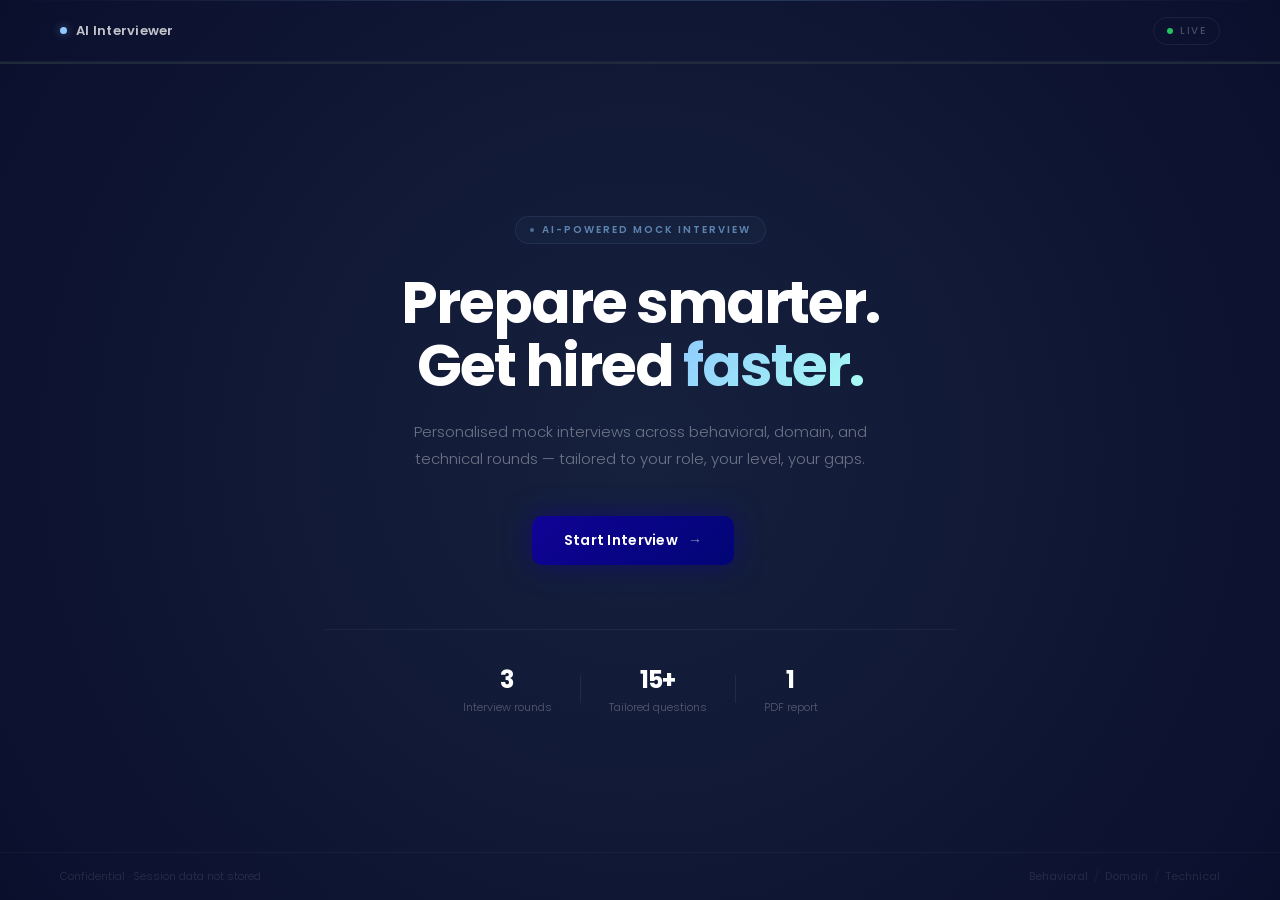
==== commit 6ae24543: "updated report format" ====
--- a/UI/index.html
+++ b/UI/index.html
@@ -320,7 +320,7 @@
         Start Interview
         <span class="arr">→</span>
       </button>
-      <span class="cta-note">Free · ~15 minutes</span>
+      <span class="cta-note"></span>
     </div>
 
     <div class="stats">
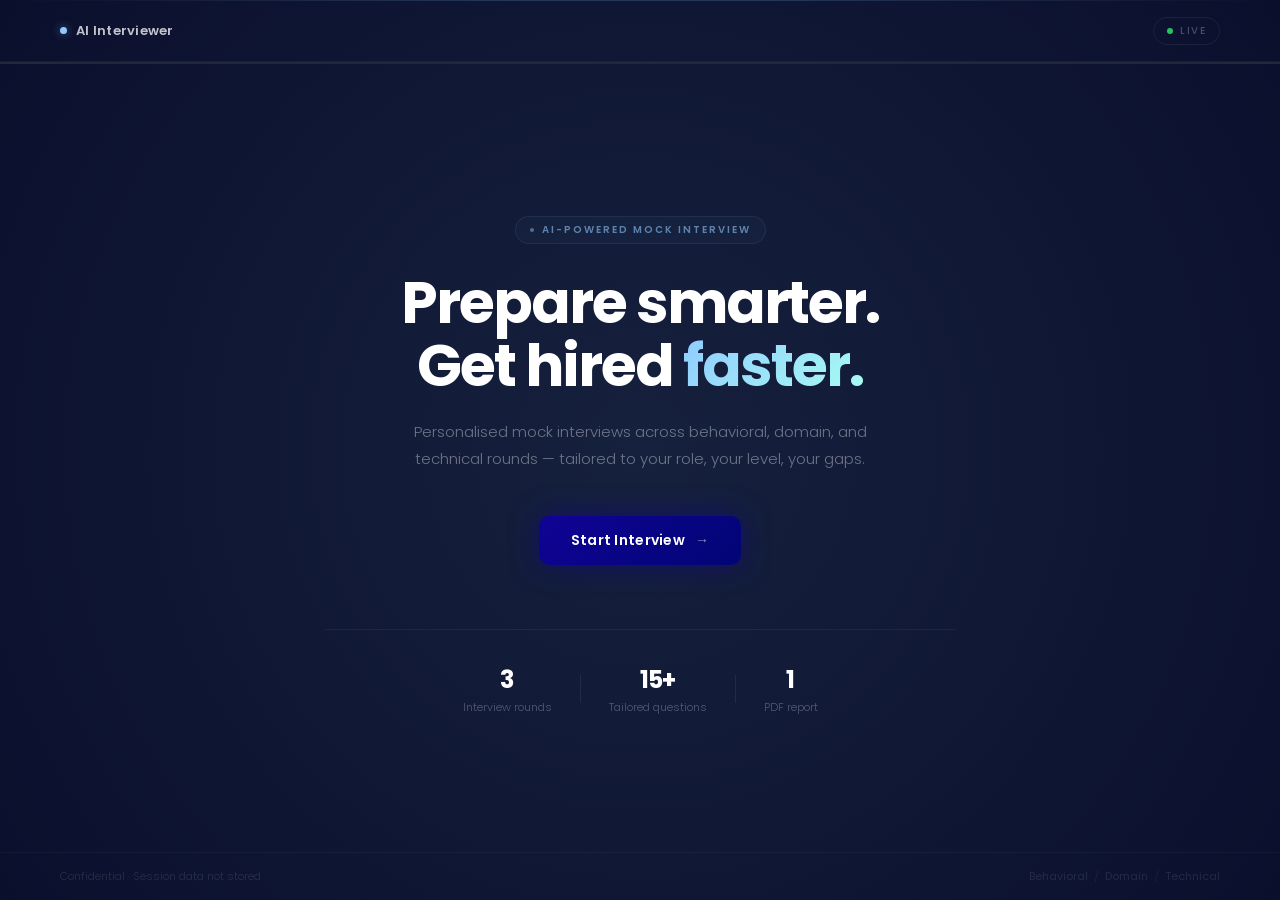
==== commit 22aca0af: "fixed technical round part of report" ====
--- a/UI/index.html
+++ b/UI/index.html
@@ -320,7 +320,7 @@
         Start Interview
         <span class="arr">→</span>
       </button>
-      <span class="cta-note"></span>
+      
     </div>
 
     <div class="stats">
